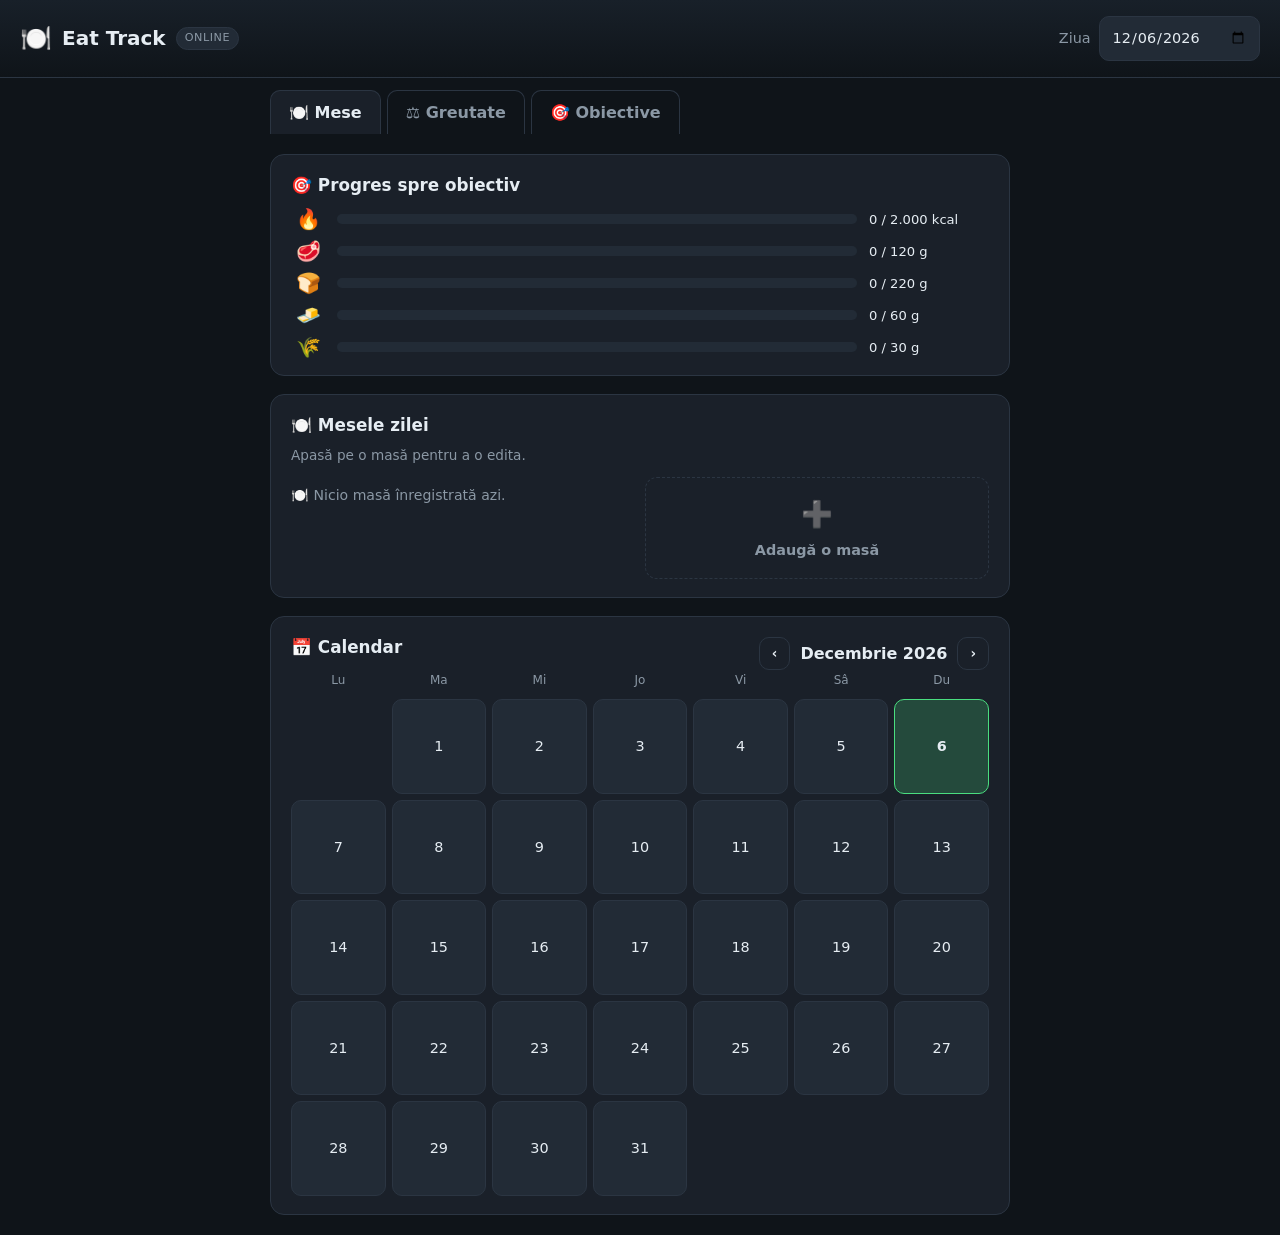
==== public/index.html @ f44e61a3 "Initial commit - Eat Track PWA" ====
<!DOCTYPE html>
<html lang="ro">
  <head>
    <meta charset="UTF-8" />
    <meta name="viewport" content="width=device-width, initial-scale=1.0" />
    <title>Eat Track — Mese</title>
    <link rel="stylesheet" href="styles.css" />
    <link rel="manifest" href="manifest.webmanifest" />
    <meta name="theme-color" content="#0f172a" />
    <meta name="mobile-web-app-capable" content="yes" />
    <meta name="apple-mobile-web-app-capable" content="yes" />
    <meta name="apple-mobile-web-app-title" content="Eat Track" />
    <link rel="apple-touch-icon" href="icon.svg" />
  </head>
  <body>
    <header class="topbar">
      <div class="brand">
        <span class="logo">🍽️</span>
        <h1>Eat Track</h1>
        <span id="engine-badge" class="badge" hidden></span>
      </div>
      <div class="date-picker">
        <label for="date-input">Ziua</label>
        <input id="date-input" type="date" />
      </div>
    </header>

    <nav class="tabs">
      <a class="tab active" href="index.html">🍽️ Mese</a>
      <a class="tab" href="greutate.html">⚖️ Greutate</a>
      <a class="tab" href="obiective.html">🎯 Obiective</a>
    </nav>

    <main>
      <!-- Progres obiectiv -->
      <section class="card">
        <h2>🎯 Progres spre obiectiv</h2>
        <div id="progress" class="progress-grid"></div>
      </section>

      <!-- Adauga masa (chemat la cerere, nu permanent vizibil) -->
      <section class="card" id="add-card" hidden>
        <h2 id="add-title">🍴 Adaugă o masă</h2>
        <p class="hint">
          Scrie natural, ex:
          <em>„azi am mâncat 200g salam, 100g cașcaval, 250g pâine și 2 ouă”</em>
        </p>
        <form id="meal-form">
          <textarea
            id="meal-input"
            rows="2"
            placeholder="200g salam, 100g cascaval, 250g paine..."
          ></textarea>
          <div class="row">
            <button type="button" id="cancel-add" class="ghost">Anulează</button>
            <button type="submit" id="submit-meal">Adaugă masa</button>
          </div>
        </form>
        <div id="preview" class="preview" hidden></div>
      </section>

      <!-- Scaneaza eticheta (AI vision) -->
      <section class="card" id="scan-card" hidden>
        <h2>Scanează eticheta 📷</h2>
        <p class="hint">
          Fotografiază tabelul cu valori nutriționale de pe ambalaj; AI-ul
          citește valorile per 100&nbsp;g.
        </p>
        <div class="row">
          <input id="label-file" type="file" accept="image/*" capture="environment" />
        </div>
        <div id="scan-status" class="hint"></div>
        <div id="scan-result" class="preview" hidden>
          <div id="scan-values"></div>
          <form id="scan-form" class="row">
            <label>Grame <input id="scan-grams" type="number" min="1" value="100" /></label>
            <button type="submit">Adaugă la mese</button>
          </form>
        </div>
      </section>

      <!-- Mesele zilei -->
      <section class="card">
        <h2>🍽️ Mesele zilei</h2>
        <p class="hint">Apasă pe o masă pentru a o edita.</p>
        <div id="meals-list" class="meals"></div>
      </section>

      <!-- Calendar -->
      <section class="card">
        <div class="card-head">
          <h2>📅 Calendar</h2>
          <div class="cal-nav">
            <button type="button" id="cal-prev" class="ghost small">‹</button>
            <span id="cal-title"></span>
            <button type="button" id="cal-next" class="ghost small">›</button>
          </div>
        </div>
        <div id="calendar" class="calendar"></div>
      </section>
    </main>

    <script src="foods.js"></script>
    <script src="parser.js"></script>
    <script src="store.js"></script>
    <script src="localapi.js"></script>
    <script src="common.js"></script>
    <script src="meals.js"></script>
  </body>
</html>
---- public/styles.css ----
:root {
  --bg: #0f1419;
  --card: #1a2029;
  --card-2: #222b36;
  --text: #e6edf3;
  --muted: #8b98a5;
  --accent: #4ade80;
  --accent-2: #22c55e;
  --warn: #f59e0b;
  --danger: #ef4444;
  --border: #2b3542;
  --radius: 14px;
}

* {
  box-sizing: border-box;
}

body {
  margin: 0;
  font-family: system-ui, -apple-system, "Segoe UI", Roboto, sans-serif;
  background: var(--bg);
  color: var(--text);
  line-height: 1.45;
}

.topbar {
  display: flex;
  align-items: center;
  justify-content: space-between;
  gap: 16px;
  padding: 16px 20px;
  background: linear-gradient(180deg, #182029, #0f1419);
  border-bottom: 1px solid var(--border);
  position: sticky;
  top: 0;
  z-index: 10;
}

.brand {
  display: flex;
  align-items: center;
  gap: 10px;
}

.brand h1 {
  font-size: 1.25rem;
  margin: 0;
}

.logo {
  font-size: 1.6rem;
}

.badge {
  font-size: 0.7rem;
  text-transform: uppercase;
  letter-spacing: 0.05em;
  padding: 2px 8px;
  border-radius: 999px;
  background: var(--card-2);
  color: var(--muted);
  border: 1px solid var(--border);
}

.date-picker {
  display: flex;
  align-items: center;
  gap: 8px;
  font-size: 0.9rem;
  color: var(--muted);
}

/* Tabs */
.tabs {
  display: flex;
  gap: 6px;
  max-width: 780px;
  margin: 0 auto;
  padding: 12px 20px 0;
}

.tab {
  background: transparent;
  color: var(--muted);
  border: 1px solid var(--border);
  border-bottom: none;
  border-radius: 10px 10px 0 0;
  padding: 10px 18px;
  font: inherit;
  font-weight: 600;
  text-decoration: none;
  display: inline-block;
  cursor: pointer;
}

.tab:hover {
  color: var(--text);
  filter: none;
}

.tab.active {
  background: var(--card);
  color: var(--text);
  border-color: var(--border);
}

.tab-panel {
  display: grid;
  gap: 18px;
}

input[type="date"],
input[type="number"],
select,
textarea {
  background: var(--card-2);
  border: 1px solid var(--border);
  color: var(--text);
  border-radius: 10px;
  padding: 10px 12px;
  font: inherit;
  outline: none;
}

input:focus,
select:focus,
textarea:focus {
  border-color: var(--accent-2);
}

main {
  max-width: 780px;
  margin: 0 auto;
  padding: 20px;
  display: grid;
  gap: 18px;
}

.card {
  background: var(--card);
  border: 1px solid var(--border);
  border-radius: var(--radius);
  padding: 18px 20px;
}

.card h2 {
  margin: 0 0 12px;
  font-size: 1.05rem;
}

.card-head {
  display: flex;
  align-items: center;
  justify-content: space-between;
}

.hint {
  color: var(--muted);
  font-size: 0.85rem;
  margin: -4px 0 12px;
}

.hint em {
  color: #b9c4d0;
}

textarea {
  width: 100%;
  resize: vertical;
}

.row {
  display: flex;
  gap: 10px;
  align-items: center;
  flex-wrap: wrap;
  margin-top: 10px;
}

.scan-name {
  display: block;
  margin-bottom: 8px;
}

.scan-name input {
  width: 100%;
  margin-top: 4px;
}

#scan-grams {
  width: 90px;
}

button {
  background: var(--accent-2);
  color: #04120a;
  border: none;
  border-radius: 10px;
  padding: 10px 16px;
  font: inherit;
  font-weight: 600;
  cursor: pointer;
  transition: filter 0.15s ease;
}

button:hover {
  filter: brightness(1.08);
}

button.ghost {
  background: transparent;
  color: var(--text);
  border: 1px solid var(--border);
}

button.small {
  padding: 6px 12px;
  font-size: 0.85rem;
}

.muted {
  color: var(--muted);
  font-size: 0.85rem;
}

/* Preview */
.preview {
  margin-top: 14px;
  border-top: 1px dashed var(--border);
  padding-top: 12px;
}

.item-row {
  display: flex;
  justify-content: space-between;
  gap: 12px;
  padding: 6px 0;
  font-size: 0.9rem;
  border-bottom: 1px solid rgba(255, 255, 255, 0.04);
}

.item-row .food {
  font-weight: 600;
}

.item-row .macros {
  color: var(--muted);
  font-variant-numeric: tabular-nums;
}

.unmatched {
  margin-top: 8px;
  color: var(--warn);
  font-size: 0.82rem;
}

.src-tag {
  font-size: 0.68rem;
  text-transform: uppercase;
  letter-spacing: 0.04em;
  color: var(--muted);
  border: 1px solid var(--border);
  border-radius: 999px;
  padding: 1px 6px;
  margin-left: 4px;
  vertical-align: middle;
}

/* Progress */
.progress-grid {
  display: grid;
  gap: 12px;
}

.prog {
  display: grid;
  grid-template-columns: 34px 1fr 120px;
  align-items: center;
  gap: 12px;
}

.prog .label {
  font-size: 1.25rem;
  text-align: center;
  line-height: 1;
}

.bar {
  height: 10px;
  background: var(--card-2);
  border-radius: 999px;
  overflow: hidden;
}

.bar > span {
  display: block;
  height: 100%;
  background-image: linear-gradient(90deg, var(--accent) 0%, #a3e635 40%, var(--warn) 75%, var(--danger) 100%);
  background-size: calc(10000% / var(--pct, 100)) 100%;
  background-position: left center;
  background-repeat: no-repeat;
  transition: width 0.3s ease;
}

.bar.over > span {
  background-image: linear-gradient(90deg, var(--warn), var(--danger));
  background-size: 100% 100%;
}

.bar.safe > span {
  background-image: linear-gradient(90deg, var(--accent) 0%, #38bdf8 70%, #2563eb 100%);
}

.bar.safe.over > span {
  background-image: linear-gradient(90deg, #38bdf8, #2563eb);
  background-size: 100% 100%;
}

.prog .val {
  font-size: 0.82rem;
  color: var(--text);
  font-variant-numeric: tabular-nums;
  white-space: nowrap;
}

/* Goals form */
.goals {
  display: grid;
  grid-template-columns: repeat(auto-fit, minmax(140px, 1fr));
  gap: 10px;
  margin-top: 14px;
  padding-top: 14px;
  border-top: 1px dashed var(--border);
}

.goals label {
  display: grid;
  gap: 4px;
  font-size: 0.8rem;
  color: var(--muted);
}

.goals button {
  grid-column: 1 / -1;
  justify-self: start;
}

/* Objectives — calculator */
.calc-layout {
  display: flex;
  gap: 18px;
  align-items: stretch;
  margin-top: 12px;
  flex-wrap: wrap;
}

.calc-fields {
  flex: 1 1 220px;
  display: grid;
  gap: 12px;
}

.calc-fields label {
  display: grid;
  gap: 4px;
  font-size: 0.8rem;
  color: var(--muted);
}

.calc-fields button {
  justify-self: start;
}

.calc-figure {
  flex: 0 0 210px;
  display: flex;
  flex-direction: column;
  align-items: center;
  justify-content: center;
  gap: 14px;
  padding: 24px 14px;
  background: radial-gradient(circle at 50% 32%, rgba(74, 222, 128, 0.16), transparent 70%);
  border: 1px solid var(--border);
  border-radius: 14px;
}

.figure-body {
  font-size: 7rem;
  line-height: 1;
  transition: transform 0.2s ease;
}

.figure-label {
  font-size: 0.95rem;
  color: var(--text);
  text-align: center;
}

.figure-bars {
  display: flex;
  gap: 5px;
}

.fbar {
  width: 20px;
  height: 8px;
  border-radius: 3px;
  background: var(--card-2);
}

.fbar.on {
  background: var(--accent);
}

.calc-result {
  margin-top: 14px;
  padding: 12px 14px;
  background: rgba(74, 222, 128, 0.08);
  border: 1px solid var(--border);
  border-radius: 10px;
  display: grid;
  gap: 6px;
  font-size: 0.9rem;
}

/* Objectives — sliders */
.goals-sliders {
  display: grid;
  gap: 14px;
  margin-top: 14px;
}

.slider-row {
  display: grid;
  grid-template-columns: 130px 1fr 52px 34px;
  align-items: center;
  gap: 10px;
}

.slider-label {
  font-size: 0.9rem;
}

.slider-val {
  text-align: right;
  font-weight: 700;
  font-variant-numeric: tabular-nums;
}

.slider-unit {
  font-size: 0.8rem;
  color: var(--muted);
}

.slider-row input[type="range"] {
  width: 100%;
  accent-color: var(--accent);
}

.goals-sliders .row {
  margin-top: 4px;
}

/* Diets */
.sub {
  margin: 18px 0 8px;
  font-size: 0.95rem;
}

.diet-list {
  display: grid;
  grid-template-columns: repeat(auto-fill, minmax(150px, 1fr));
  gap: 10px;
  margin-top: 12px;
}

.diet-tile {
  display: grid;
  gap: 4px;
  text-align: left;
  padding: 12px;
  background: var(--card-2);
  border: 1px solid var(--border);
  border-radius: 12px;
  cursor: pointer;
  color: var(--text);
  transition: border-color 0.15s, background 0.15s;
}

.diet-tile:hover {
  border-color: var(--accent);
}

.diet-tile.active {
  border-color: var(--accent);
  background: rgba(74, 222, 128, 0.12);
}

.diet-emoji {
  font-size: 1.6rem;
}

.diet-name {
  font-weight: 700;
}

.diet-split {
  font-size: 0.8rem;
  color: var(--accent);
  font-variant-numeric: tabular-nums;
}

.diet-desc {
  font-size: 0.78rem;
  color: var(--muted);
  line-height: 1.3;
}

.method-list {
  display: grid;
  gap: 8px;
}

.method-item {
  display: flex;
  gap: 10px;
  align-items: flex-start;
  padding: 10px 12px;
  background: var(--card-2);
  border: 1px solid var(--border);
  border-radius: 10px;
  font-size: 0.85rem;
}

.method-emoji {
  font-size: 1.3rem;
  line-height: 1;
}

/* Meals list */
.meals {
  display: grid;
  grid-template-columns: repeat(2, 1fr);
  gap: 10px;
}

@media (max-width: 480px) {
  .meals {
    grid-template-columns: 1fr;
  }
}

.meal {
  background: var(--card-2);
  border: 1px solid var(--border);
  border-radius: 12px;
  padding: 12px 14px;
}

.add-tile {
  display: flex;
  flex-direction: column;
  align-items: center;
  justify-content: center;
  gap: 6px;
  min-height: 74px;
  background: transparent;
  border: 1px dashed var(--border);
  color: var(--muted);
  border-radius: 12px;
  padding: 18px 14px;
  cursor: pointer;
  font-size: 0.9rem;
}

.add-tile:hover {
  border-color: var(--accent);
  color: var(--accent);
  filter: none;
}

.add-tile .add-plus {
  font-size: 1.6rem;
}

.meal-head {
  display: flex;
  justify-content: space-between;
  align-items: center;
  gap: 10px;
  margin-bottom: 6px;
}

.meal-head .time {
  color: var(--muted);
  font-size: 0.8rem;
}

.meal-name {
  font-weight: 700;
  font-size: 0.92rem;
}

.meal.clickable {
  cursor: pointer;
  transition: border-color 0.15s;
}

.meal.clickable:hover {
  border-color: var(--accent);
}

.meal-text {
  font-size: 0.9rem;
  margin-bottom: 8px;
}

.detail-toggle {
  margin-bottom: 8px;
}

.meal-items {
  margin: 6px 0 10px;
  padding: 8px 10px;
  background: rgba(0, 0, 0, 0.18);
  border-radius: 8px;
}

/* Ingredients table */
.items-table {
  width: 100%;
  border-collapse: collapse;
  font-size: 0.85rem;
}

.items-table th,
.items-table td {
  padding: 8px 6px;
  text-align: center;
  font-variant-numeric: tabular-nums;
}

.items-table th:not(:first-child),
.items-table td:not(.tf) {
  font-size: 1.05rem;
  font-weight: 600;
}

.items-table th:not(:first-child) {
  color: var(--text);
}

.items-table th {
  color: var(--muted);
  font-weight: 600;
  border-bottom: 1px solid var(--border);
}

.items-table th:first-child,
.items-table td.tf {
  text-align: left;
  font-size: 0.98rem;
}

.items-table td.tf {
  font-weight: 600;
}

.items-table .fe {
  font-size: 1.15rem;
}

.items-table tbody tr:not(:last-child) td {
  border-bottom: 1px solid rgba(255, 255, 255, 0.05);
}

.items-table tfoot td {
  border-top: 1px solid var(--border);
  padding-top: 8px;
  color: var(--text);
}

.meal-macros {
  display: flex;
  gap: 12px;
  flex-wrap: wrap;
  font-size: 0.8rem;
  color: var(--muted);
  font-variant-numeric: tabular-nums;
}

.meal-macros b {
  color: var(--text);
}

.del {
  background: transparent;
  border: 1px solid var(--border);
  color: var(--muted);
  padding: 4px 10px;
  font-size: 0.78rem;
}

.del:hover {
  color: var(--danger);
  border-color: var(--danger);
  filter: none;
}

.empty {
  color: var(--muted);
  font-size: 0.88rem;
  padding: 8px 0;
}

/* History */
.history {
  display: grid;
  gap: 8px;
}

.hist-row {
  display: grid;
  grid-template-columns: 1fr auto auto;
  gap: 12px;
  align-items: center;
  padding: 10px 12px;
  background: var(--card-2);
  border: 1px solid var(--border);
  border-radius: 10px;
  font-size: 0.85rem;
  cursor: pointer;
}

.hist-row:hover {
  border-color: var(--accent-2);
}

.hist-row .date {
  font-weight: 600;
}

.hist-row .kcal {
  color: var(--accent);
  font-variant-numeric: tabular-nums;
}

.hist-row .wt {
  color: var(--muted);
  font-variant-numeric: tabular-nums;
}

/* Calendar */
.cal-nav {
  display: flex;
  align-items: center;
  gap: 10px;
}

#cal-title {
  min-width: 130px;
  text-align: center;
  font-weight: 600;
}

.calendar {
  display: grid;
  grid-template-columns: repeat(7, 1fr);
  gap: 6px;
}

.cal-wd {
  text-align: center;
  font-size: 0.75rem;
  color: var(--muted);
  padding-bottom: 4px;
}

.cal-cell {
  position: relative;
  aspect-ratio: 1 / 1;
  display: flex;
  align-items: center;
  justify-content: center;
  background: var(--card-2);
  border: 1px solid var(--border);
  border-radius: 10px;
  font-size: 0.9rem;
  font-variant-numeric: tabular-nums;
  cursor: pointer;
  transition: border-color 0.12s, background 0.12s;
}

.cal-cell.empty {
  background: transparent;
  border: none;
  cursor: default;
}

.cal-cell:not(.empty):hover {
  border-color: var(--accent-2);
}

.cal-cell.has {
  background: rgba(74, 222, 128, 0.12);
}

.cal-cell.today {
  border-color: var(--accent-2);
}

.cal-cell.selected {
  border-color: var(--accent);
  background: rgba(74, 222, 128, 0.22);
  font-weight: 700;
}

.cal-dot {
  position: absolute;
  bottom: 6px;
  left: 50%;
  transform: translateX(-50%);
  width: 5px;
  height: 5px;
  border-radius: 50%;
  background: var(--accent);
}

.wt-delta {
  font-size: 0.82rem;
  font-variant-numeric: tabular-nums;
  color: var(--muted);
  text-align: right;
  min-width: 64px;
}

.wt-delta.up {
  color: var(--accent);
}

.wt-delta.down {
  color: var(--danger);
}

/* Weight chart */
.chart {
  width: 100%;
  height: auto;
  display: block;
}
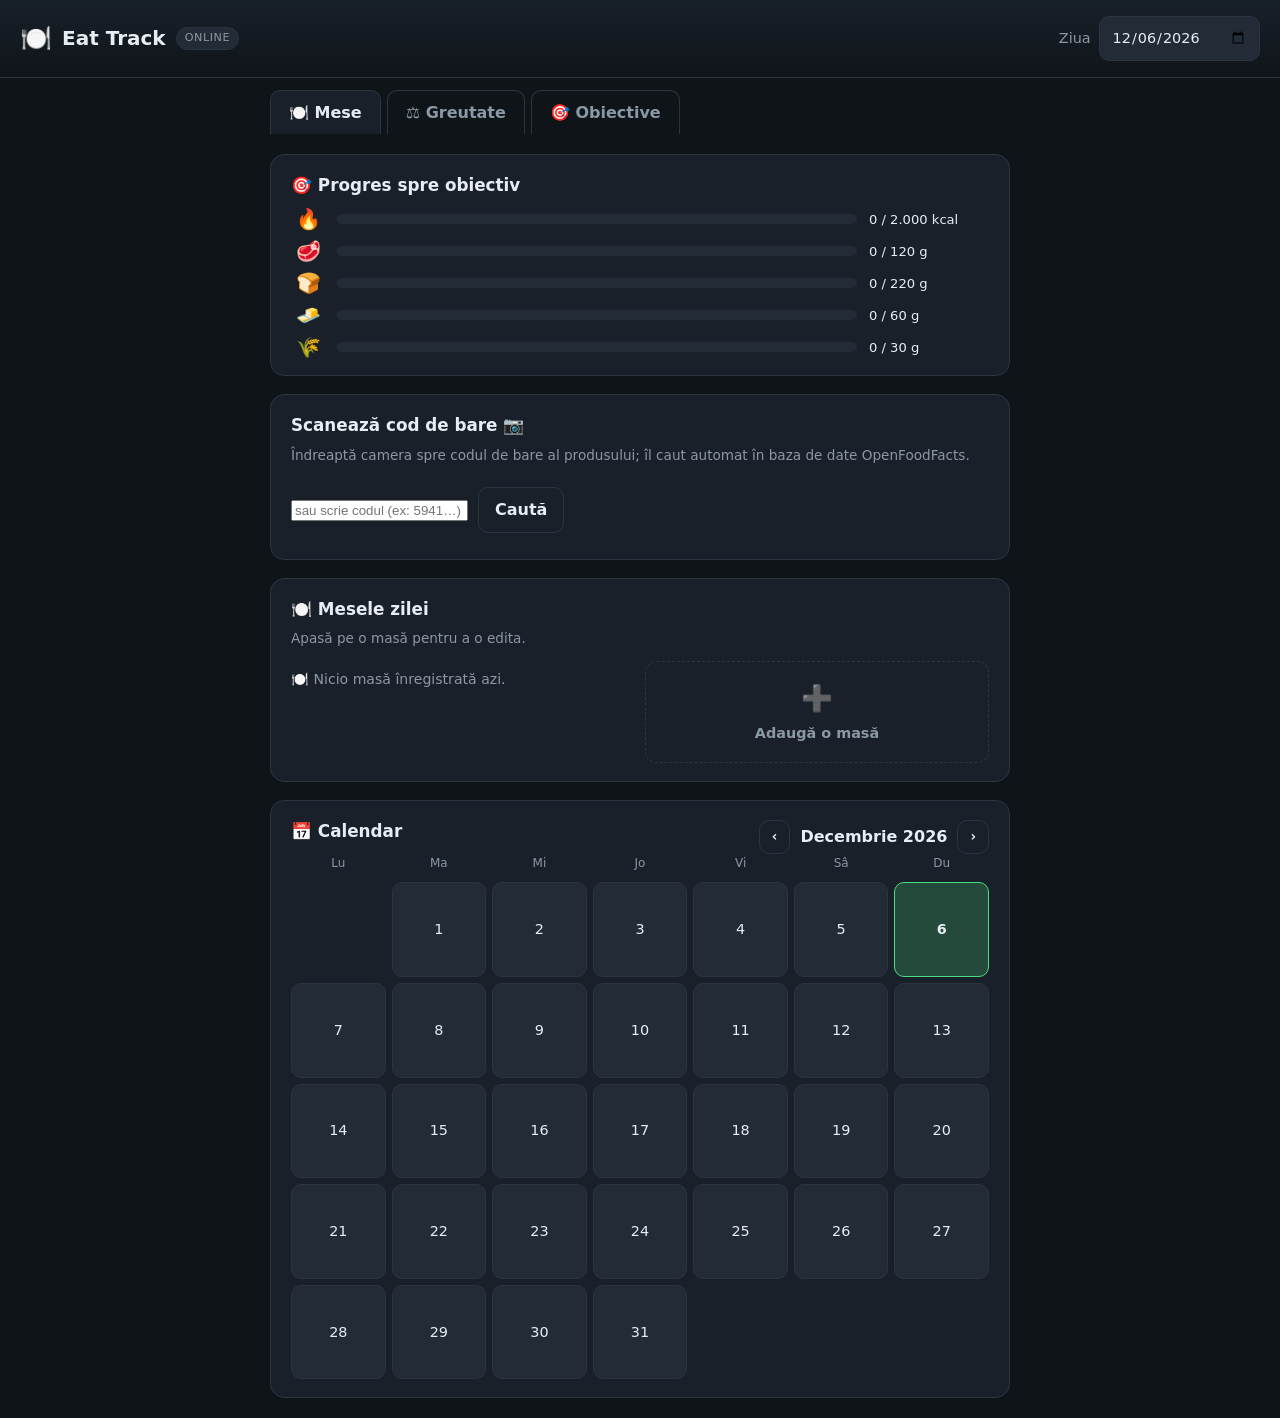
==== commit 698290af: "Add barcode scanning: camera detect + OpenFoodFacts lookup" ====
--- a/public/index.html
+++ b/public/index.html
@@ -79,6 +79,37 @@
         </div>
       </section>
 
+      <!-- Scaneaza cod de bare -->
+      <section class="card" id="barcode-card">
+        <h2>Scanează cod de bare 📷</h2>
+        <p class="hint">
+          Îndreaptă camera spre codul de bare al produsului; îl caut automat în
+          baza de date OpenFoodFacts.
+        </p>
+        <div class="row">
+          <button type="button" id="bc-start">📷 Pornește camera</button>
+          <button type="button" id="bc-stop" class="ghost" hidden>Oprește</button>
+        </div>
+        <video id="bc-video" class="scanner-video" playsinline muted hidden></video>
+        <div class="row" id="bc-manual">
+          <input
+            id="bc-code"
+            type="text"
+            inputmode="numeric"
+            placeholder="sau scrie codul (ex: 5941…)"
+          />
+          <button type="button" id="bc-search" class="ghost">Caută</button>
+        </div>
+        <div id="bc-status" class="hint"></div>
+        <div id="bc-result" class="preview" hidden>
+          <div id="bc-values"></div>
+          <form id="bc-form" class="row">
+            <label>Grame <input id="bc-grams" type="number" min="1" value="100" /></label>
+            <button type="submit">Adaugă la mese</button>
+          </form>
+        </div>
+      </section>
+
       <!-- Mesele zilei -->
       <section class="card">
         <h2>🍽️ Mesele zilei</h2>
--- a/public/styles.css
+++ b/public/styles.css
@@ -188,8 +188,18 @@
   margin-top: 4px;
 }
 
-#scan-grams {
+#scan-grams,
+#bc-grams {
   width: 90px;
+}
+
+.scanner-video {
+  width: 100%;
+  max-height: 260px;
+  margin-top: 10px;
+  border-radius: 12px;
+  background: #000;
+  object-fit: cover;
 }
 
 button {
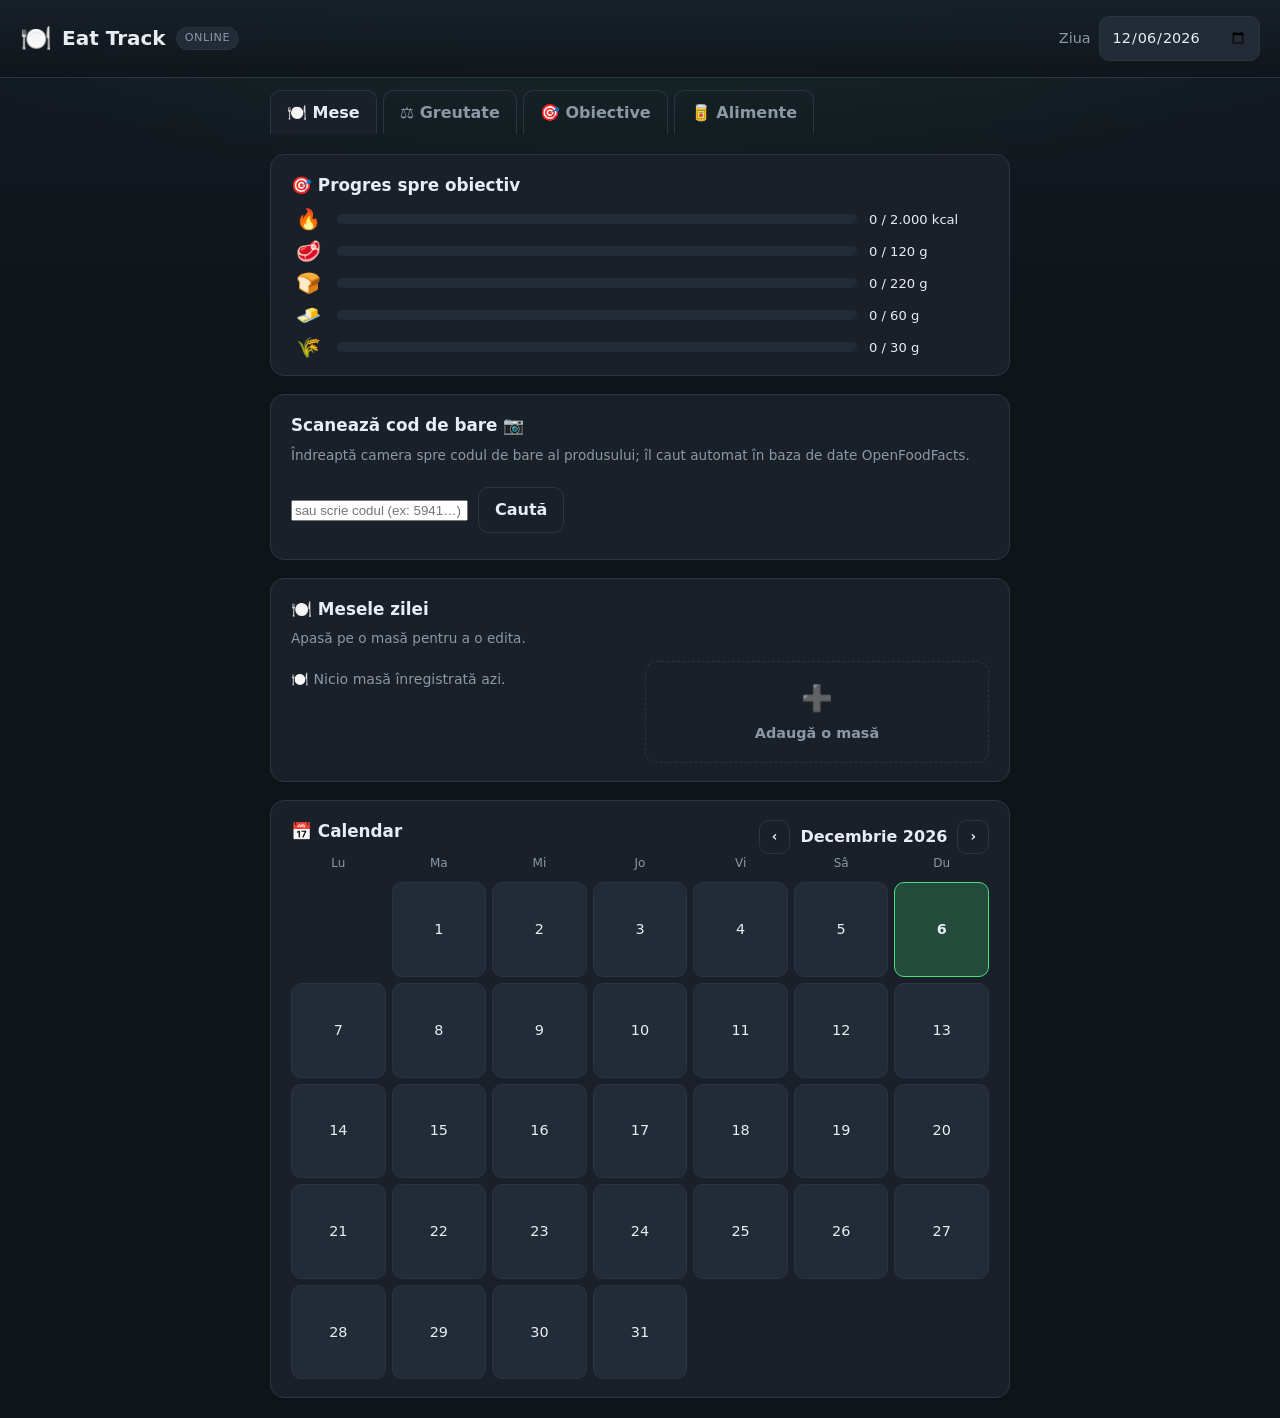
==== commit d096da7e: "Add Alimente tab + quick-add suggestions; mobile-friendly background" ====
--- a/public/index.html
+++ b/public/index.html
@@ -2,7 +2,7 @@
 <html lang="ro">
   <head>
     <meta charset="UTF-8" />
-    <meta name="viewport" content="width=device-width, initial-scale=1.0" />
+    <meta name="viewport" content="width=device-width, initial-scale=1.0, viewport-fit=cover" />
     <title>Eat Track — Mese</title>
     <link rel="stylesheet" href="styles.css" />
     <link rel="manifest" href="manifest.webmanifest" />
@@ -29,6 +29,7 @@
       <a class="tab active" href="index.html">🍽️ Mese</a>
       <a class="tab" href="greutate.html">⚖️ Greutate</a>
       <a class="tab" href="obiective.html">🎯 Obiective</a>
+      <a class="tab" href="alimente.html">🥫 Alimente</a>
     </nav>
 
     <main>
@@ -51,6 +52,7 @@
             rows="2"
             placeholder="200g salam, 100g cascaval, 250g paine..."
           ></textarea>
+          <div id="meal-suggestions" class="suggestions" hidden></div>
           <div class="row">
             <button type="button" id="cancel-add" class="ghost">Anulează</button>
             <button type="submit" id="submit-meal">Adaugă masa</button>
--- a/public/styles.css
+++ b/public/styles.css
@@ -16,12 +16,28 @@
   box-sizing: border-box;
 }
 
+html {
+  /* Keep the overscroll / bounce area dark on mobile instead of white. */
+  background: var(--bg);
+  -webkit-text-size-adjust: 100%;
+}
+
 body {
   margin: 0;
+  min-height: 100vh;
+  min-height: 100dvh;
   font-family: system-ui, -apple-system, "Segoe UI", Roboto, sans-serif;
-  background: var(--bg);
   color: var(--text);
   line-height: 1.45;
+  /* Soft glow at the top fading into the base color; covers the whole screen. */
+  background:
+    radial-gradient(120% 60% at 50% -10%, rgba(74, 222, 128, 0.1), transparent 55%),
+    linear-gradient(180deg, #131b24 0%, var(--bg) 38%);
+  background-repeat: no-repeat;
+  background-attachment: fixed;
+  background-size: cover;
+  /* Stay clear of the home indicator / rounded corners. */
+  padding-bottom: env(safe-area-inset-bottom);
 }
 
 .topbar {
@@ -30,7 +46,12 @@
   justify-content: space-between;
   gap: 16px;
   padding: 16px 20px;
-  background: linear-gradient(180deg, #182029, #0f1419);
+  padding-top: calc(16px + env(safe-area-inset-top));
+  padding-left: calc(20px + env(safe-area-inset-left));
+  padding-right: calc(20px + env(safe-area-inset-right));
+  background: linear-gradient(180deg, rgba(24, 32, 41, 0.92), rgba(15, 20, 25, 0.75));
+  backdrop-filter: blur(8px);
+  -webkit-backdrop-filter: blur(8px);
   border-bottom: 1px solid var(--border);
   position: sticky;
   top: 0;
@@ -78,6 +99,9 @@
   max-width: 780px;
   margin: 0 auto;
   padding: 12px 20px 0;
+  padding-left: calc(20px + env(safe-area-inset-left));
+  padding-right: calc(20px + env(safe-area-inset-right));
+  overflow-x: auto;
 }
 
 .tab {
@@ -86,11 +110,13 @@
   border: 1px solid var(--border);
   border-bottom: none;
   border-radius: 10px 10px 0 0;
-  padding: 10px 18px;
+  padding: 10px 16px;
   font: inherit;
   font-weight: 600;
   text-decoration: none;
   display: inline-block;
+  white-space: nowrap;
+  flex: 0 0 auto;
   cursor: pointer;
 }
 
@@ -133,6 +159,8 @@
   max-width: 780px;
   margin: 0 auto;
   padding: 20px;
+  padding-left: calc(20px + env(safe-area-inset-left));
+  padding-right: calc(20px + env(safe-area-inset-right));
   display: grid;
   gap: 18px;
 }
@@ -200,6 +228,108 @@
   border-radius: 12px;
   background: #000;
   object-fit: cover;
+}
+
+/* Quick-add suggestion chips */
+.suggestions {
+  margin: 10px 0 4px;
+  display: flex;
+  flex-direction: column;
+  gap: 10px;
+}
+
+.sugg-label {
+  display: block;
+  font-size: 0.8rem;
+  color: var(--muted);
+  margin-bottom: 6px;
+}
+
+.sugg-chips {
+  display: flex;
+  flex-wrap: wrap;
+  gap: 6px;
+}
+
+.chip {
+  background: transparent;
+  color: var(--text);
+  border: 1px solid var(--border);
+  border-radius: 999px;
+  padding: 5px 12px;
+  font: inherit;
+  font-size: 0.85rem;
+  font-weight: 500;
+  cursor: pointer;
+}
+
+.chip:hover {
+  border-color: var(--accent);
+  filter: none;
+}
+
+/* Foods page */
+.food-form {
+  margin-top: 12px;
+}
+
+.food-name {
+  display: block;
+  margin-bottom: 12px;
+}
+
+.food-name input {
+  width: 100%;
+  margin-top: 4px;
+}
+
+.food-macros {
+  display: grid;
+  grid-template-columns: repeat(auto-fit, minmax(120px, 1fr));
+  gap: 10px;
+  margin-bottom: 12px;
+}
+
+.food-macros label {
+  display: flex;
+  flex-direction: column;
+  gap: 4px;
+  font-size: 0.85rem;
+  color: var(--muted);
+}
+
+.food-row {
+  display: flex;
+  align-items: center;
+  gap: 10px;
+  padding: 10px 0;
+  border-bottom: 1px solid rgba(255, 255, 255, 0.05);
+}
+
+.food-row-main {
+  display: flex;
+  flex-direction: column;
+  min-width: 120px;
+  flex: 1;
+}
+
+.food-row-name {
+  font-weight: 600;
+}
+
+.food-row-macros {
+  display: flex;
+  flex-wrap: wrap;
+  gap: 8px;
+  font-size: 0.85rem;
+  color: var(--muted);
+}
+
+.food-row .del {
+  background: transparent;
+  border: 1px solid var(--border);
+  color: var(--text);
+  padding: 6px 10px;
 }
 
 button {
@@ -559,6 +689,17 @@
   .meals {
     grid-template-columns: 1fr;
   }
+
+  main {
+    padding: 14px;
+    padding-left: calc(14px + env(safe-area-inset-left));
+    padding-right: calc(14px + env(safe-area-inset-right));
+    gap: 14px;
+  }
+
+  .card {
+    padding: 16px 16px;
+  }
 }
 
 .meal {
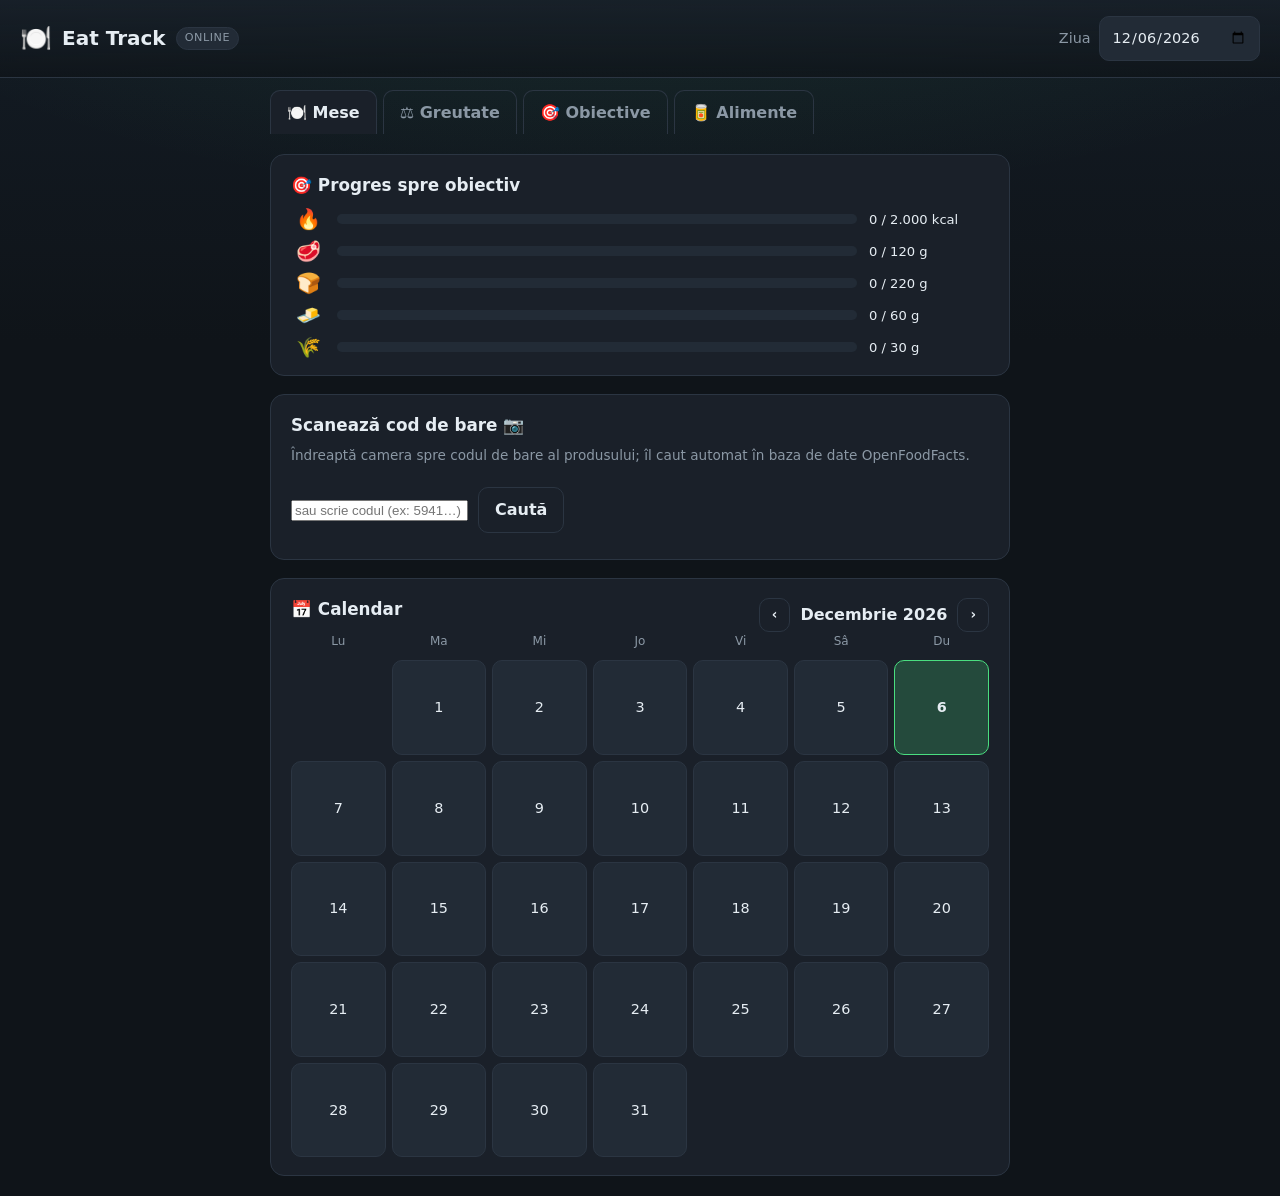
==== commit 05ebef12: "fix scan" ====
--- a/public/index.html
+++ b/public/index.html
@@ -112,13 +112,6 @@
         </div>
       </section>
 
-      <!-- Mesele zilei -->
-      <section class="card">
-        <h2>🍽️ Mesele zilei</h2>
-        <p class="hint">Apasă pe o masă pentru a o edita.</p>
-        <div id="meals-list" class="meals"></div>
-      </section>
-
       <!-- Calendar -->
       <section class="card">
         <div class="card-head">
@@ -131,6 +124,16 @@
         </div>
         <div id="calendar" class="calendar"></div>
       </section>
+
+      <!-- Mesele zilei (afisate doar cand deschizi o zi din calendar) -->
+      <section class="card" id="meals-card" hidden>
+        <div class="card-head">
+          <h2 id="meals-title">🍽️ Mesele zilei</h2>
+          <button type="button" id="meals-close" class="ghost small">✕</button>
+        </div>
+        <p class="hint">Apasă pe o masă pentru a o edita.</p>
+        <div id="meals-list" class="meals"></div>
+      </section>
     </main>
 
     <script src="foods.js"></script>
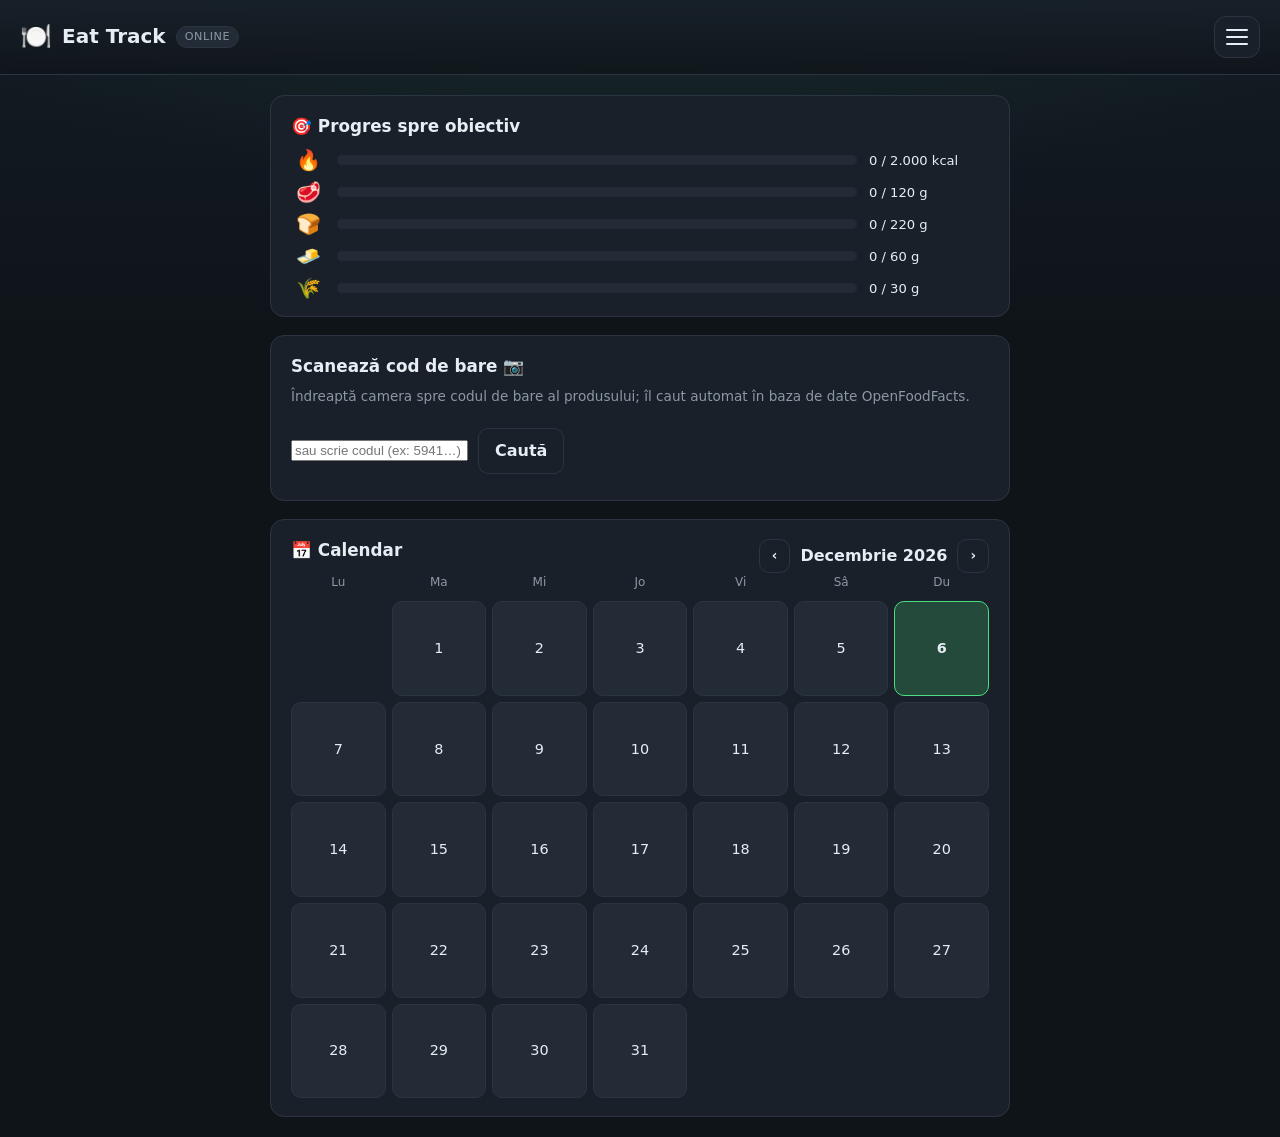
==== commit a7239f38: "fix interface" ====
--- a/public/index.html
+++ b/public/index.html
@@ -19,17 +19,20 @@
         <h1>Eat Track</h1>
         <span id="engine-badge" class="badge" hidden></span>
       </div>
-      <div class="date-picker">
-        <label for="date-input">Ziua</label>
-        <input id="date-input" type="date" />
-      </div>
+      <button id="menu-toggle" class="menu-btn" type="button" aria-label="Meniu" aria-expanded="false" aria-controls="main-tabs">
+        <span></span><span></span><span></span>
+      </button>
     </header>
 
-    <nav class="tabs">
+    <nav class="tabs" id="main-tabs" hidden>
       <a class="tab active" href="index.html">🍽️ Mese</a>
       <a class="tab" href="greutate.html">⚖️ Greutate</a>
       <a class="tab" href="obiective.html">🎯 Obiective</a>
       <a class="tab" href="alimente.html">🥫 Alimente</a>
+      <div class="date-picker menu-date">
+        <label for="date-input">Ziua</label>
+        <input id="date-input" type="date" />
+      </div>
     </nav>
 
     <main>
--- a/public/styles.css
+++ b/public/styles.css
@@ -62,6 +62,8 @@
   display: flex;
   align-items: center;
   gap: 10px;
+  flex: 1 1 auto;
+  min-width: 0;
 }
 
 .brand h1 {
@@ -92,31 +94,74 @@
   color: var(--muted);
 }
 
-/* Tabs */
+/* Hamburger button (ultimul sfert al barii) */
+.menu-btn {
+  flex: 0 0 auto;
+  display: flex;
+  flex-direction: column;
+  justify-content: center;
+  gap: 5px;
+  width: 46px;
+  height: 42px;
+  padding: 0 11px;
+  background: var(--card);
+  border: 1px solid var(--border);
+  border-radius: 12px;
+  cursor: pointer;
+}
+
+.menu-btn span {
+  display: block;
+  height: 2px;
+  width: 100%;
+  background: var(--text);
+  border-radius: 2px;
+  transition: transform 0.22s ease, opacity 0.22s ease;
+}
+
+.menu-btn.open span:nth-child(1) {
+  transform: translateY(7px) rotate(45deg);
+}
+
+.menu-btn.open span:nth-child(2) {
+  opacity: 0;
+}
+
+.menu-btn.open span:nth-child(3) {
+  transform: translateY(-7px) rotate(-45deg);
+}
+
+/* Tabs (meniu extensibil sub hamburger) */
 .tabs {
   display: flex;
+  flex-direction: column;
   gap: 6px;
   max-width: 780px;
-  margin: 0 auto;
-  padding: 12px 20px 0;
-  padding-left: calc(20px + env(safe-area-inset-left));
-  padding-right: calc(20px + env(safe-area-inset-right));
-  overflow-x: auto;
+  margin: 8px auto 0;
+  padding: 10px 12px;
+  padding-left: calc(12px + env(safe-area-inset-left));
+  padding-right: calc(12px + env(safe-area-inset-right));
+  background: var(--card);
+  border: 1px solid var(--border);
+  border-radius: 14px;
+  box-shadow: 0 12px 28px rgba(0, 0, 0, 0.35);
+}
+
+.tabs[hidden] {
+  display: none;
 }
 
 .tab {
   background: transparent;
   color: var(--muted);
   border: 1px solid var(--border);
-  border-bottom: none;
-  border-radius: 10px 10px 0 0;
-  padding: 10px 16px;
+  border-radius: 10px;
+  padding: 12px 16px;
   font: inherit;
   font-weight: 600;
   text-decoration: none;
-  display: inline-block;
+  display: block;
   white-space: nowrap;
-  flex: 0 0 auto;
   cursor: pointer;
 }
 
@@ -126,9 +171,15 @@
 }
 
 .tab.active {
-  background: var(--card);
-  color: var(--text);
-  border-color: var(--border);
+  background: var(--accent);
+  color: #04210f;
+  border-color: var(--accent);
+}
+
+.menu-date {
+  margin-top: 4px;
+  padding-top: 10px;
+  border-top: 1px solid var(--border);
 }
 
 .tab-panel {
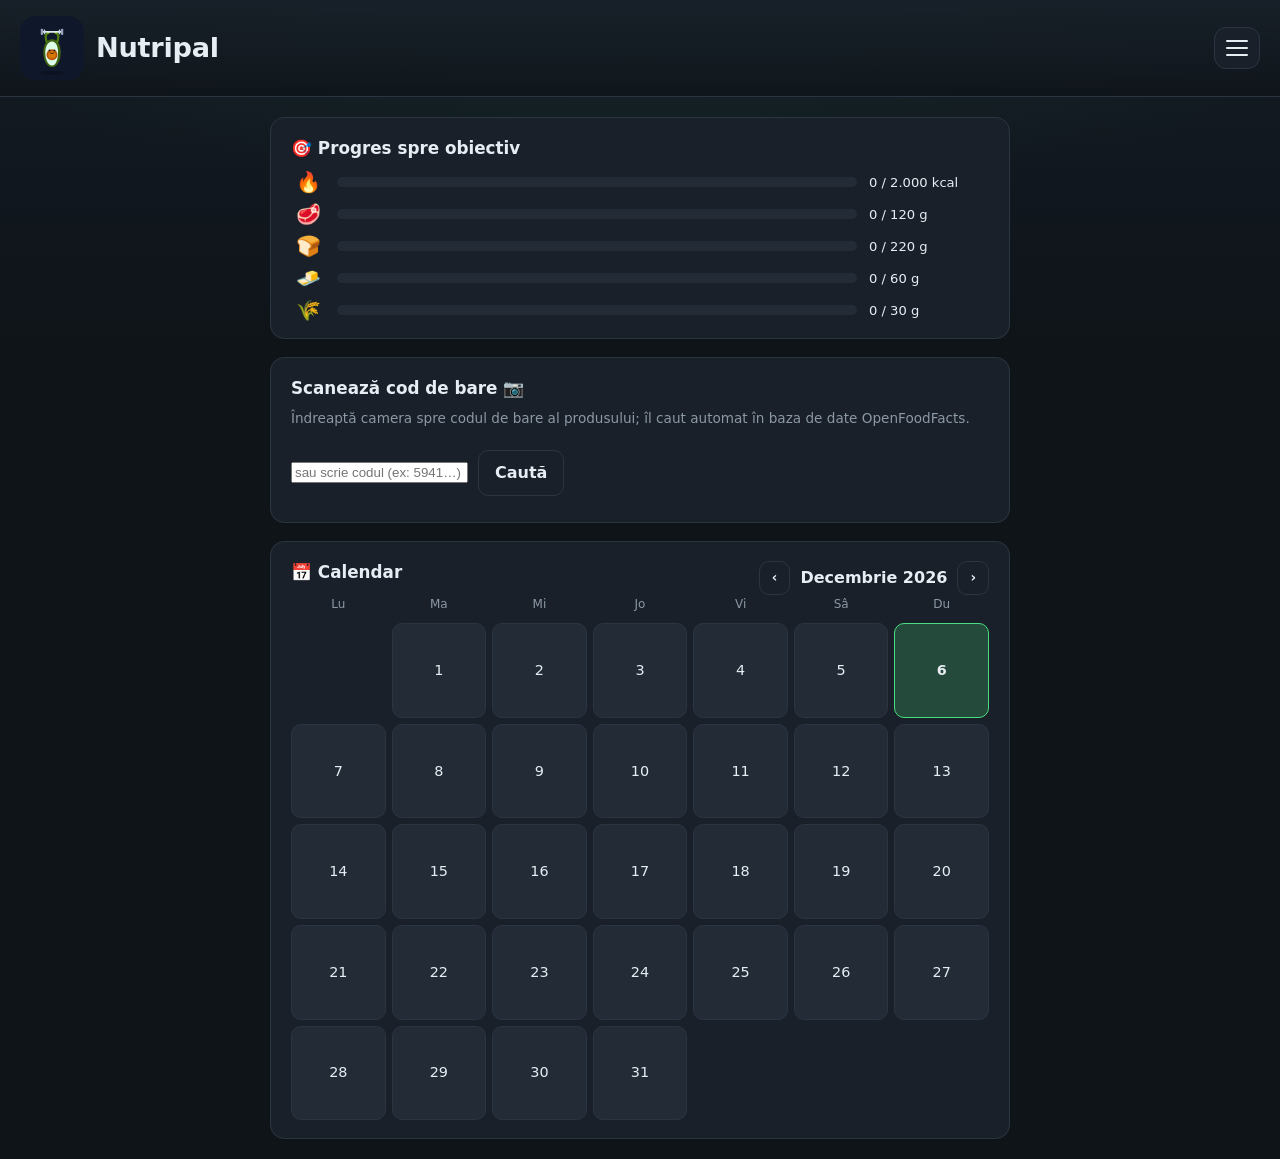
==== commit 73cf3d69: "Beautify interface" ====
--- a/public/index.html
+++ b/public/index.html
@@ -3,21 +3,20 @@
   <head>
     <meta charset="UTF-8" />
     <meta name="viewport" content="width=device-width, initial-scale=1.0, viewport-fit=cover" />
-    <title>Eat Track — Mese</title>
+    <title>Nutripal — Mese</title>
     <link rel="stylesheet" href="styles.css" />
     <link rel="manifest" href="manifest.webmanifest" />
     <meta name="theme-color" content="#0f172a" />
     <meta name="mobile-web-app-capable" content="yes" />
     <meta name="apple-mobile-web-app-capable" content="yes" />
-    <meta name="apple-mobile-web-app-title" content="Eat Track" />
+    <meta name="apple-mobile-web-app-title" content="Nutripal" />
     <link rel="apple-touch-icon" href="icon.svg" />
   </head>
   <body>
     <header class="topbar">
       <div class="brand">
-        <span class="logo">🍽️</span>
-        <h1>Eat Track</h1>
-        <span id="engine-badge" class="badge" hidden></span>
+        <img class="logo" src="icon.svg" alt="Nutripal" width="64" height="64" />
+        <h1>Nutripal</h1>
       </div>
       <button id="menu-toggle" class="menu-btn" type="button" aria-label="Meniu" aria-expanded="false" aria-controls="main-tabs">
         <span></span><span></span><span></span>
--- a/public/styles.css
+++ b/public/styles.css
@@ -61,18 +61,24 @@
 .brand {
   display: flex;
   align-items: center;
-  gap: 10px;
+  gap: 12px;
   flex: 1 1 auto;
   min-width: 0;
 }
 
 .brand h1 {
-  font-size: 1.25rem;
+  font-size: 1.7rem;
+  font-weight: 800;
+  letter-spacing: -0.01em;
   margin: 0;
 }
 
 .logo {
-  font-size: 1.6rem;
+  width: 64px;
+  height: 64px;
+  border-radius: 16px;
+  display: block;
+  flex: 0 0 auto;
 }
 
 .badge {
